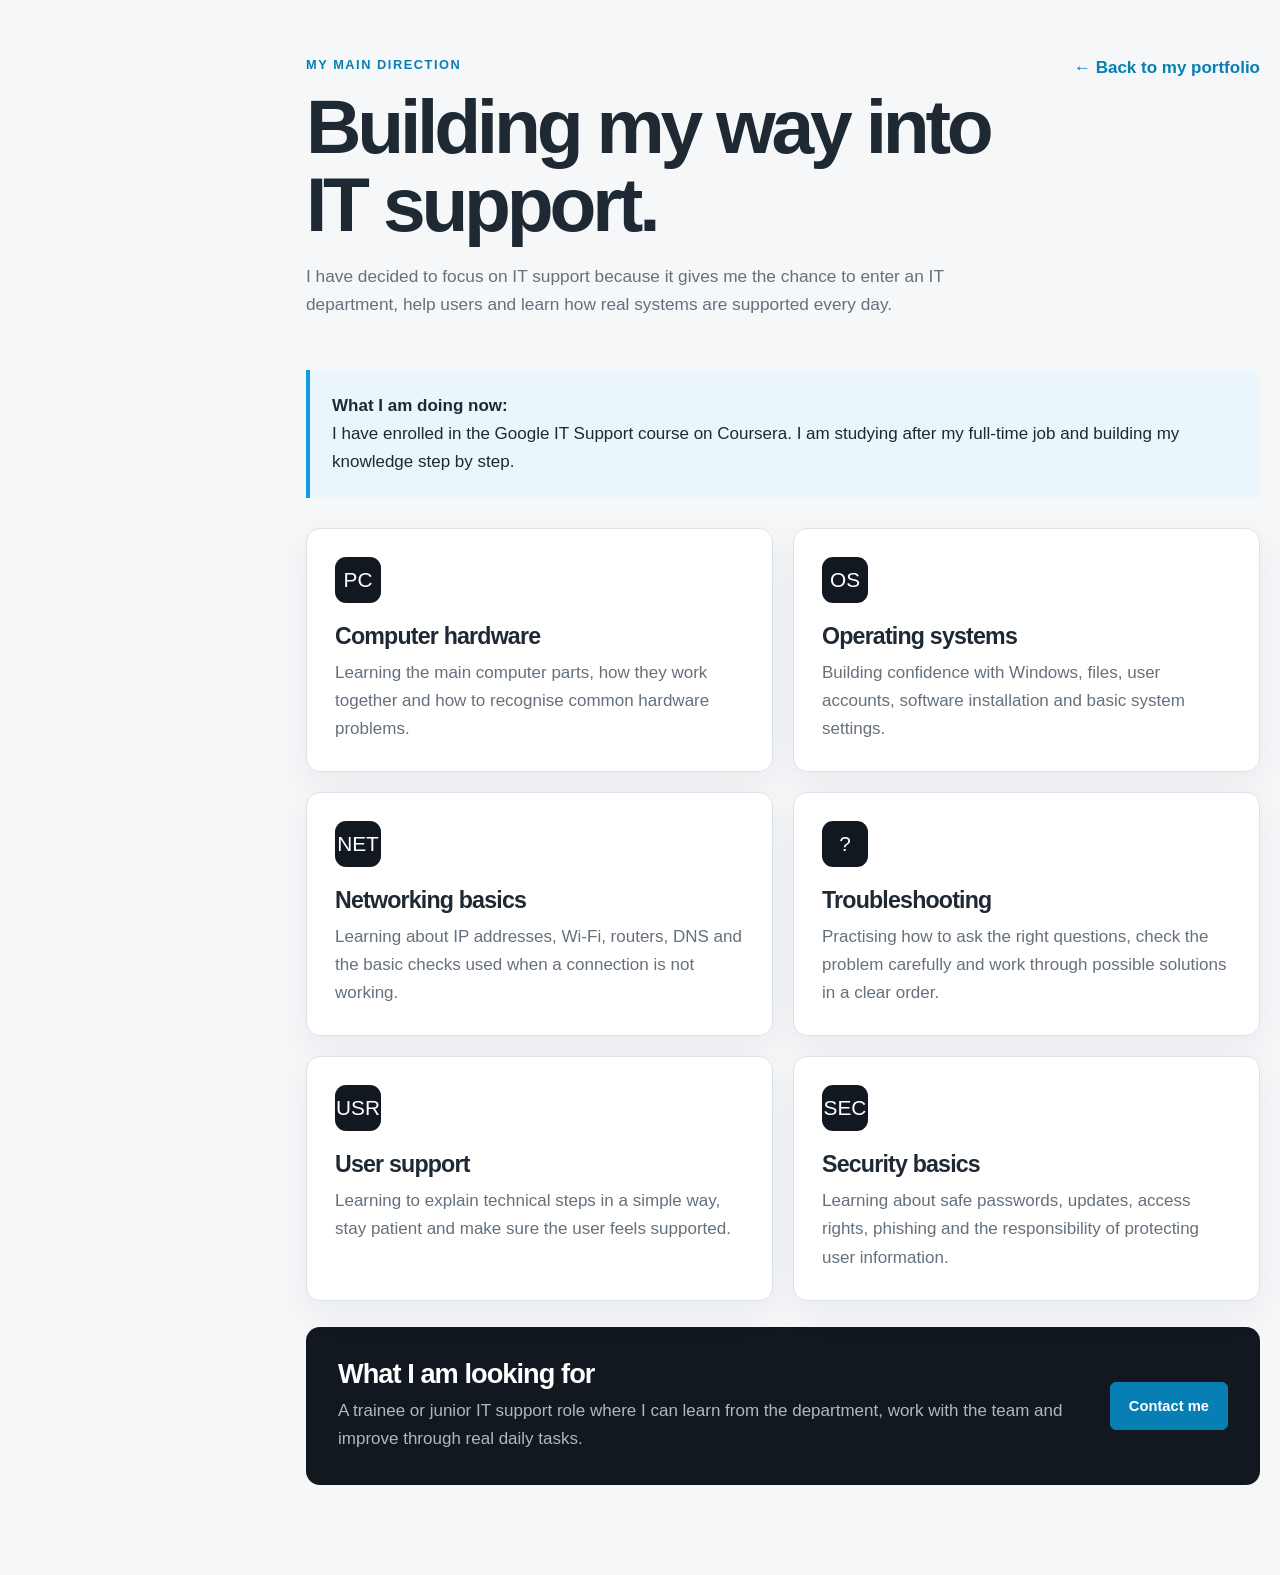
==== it-support/index.html @ 466adf3a "Add IT support learning portfolio" ====
<!doctype html>
<html lang="en">
<head>
  <meta charset="utf-8">
  <meta name="viewport" content="width=device-width, initial-scale=1">
  <title>IT Support Learning Portfolio · Abdi</title>
  <meta name="description" content="Abdi's IT support learning journey through the Google IT Support course on Coursera.">
  <link rel="stylesheet" href="../styles.css">
  <style>
    .learning-page { min-height: 100vh; padding: 54px 0 90px; }
    .learning-shell { width: min(calc(100% - 40px), 1080px); margin: 0 auto; }
    .learning-header { margin-bottom: 34px; display: flex; justify-content: space-between; gap: 28px; align-items: start; }
    .learning-header h1 { max-width: 760px; margin-bottom: 18px; font-size: clamp(2.7rem, 6vw, 5rem); }
    .learning-intro { max-width: 720px; color: var(--muted); font-size: 1.08rem; }
    .back-link { color: var(--blue-dark); font-weight: 700; text-decoration: none; white-space: nowrap; }
    .course-note { margin-bottom: 30px; padding: 22px; border-left: 4px solid var(--blue); border-radius: 0 12px 12px 0; background: #eaf6fc; }
    .course-note p { margin-bottom: 0; }
    .learning-grid { display: grid; grid-template-columns: repeat(2, minmax(0,1fr)); gap: 20px; }
    .learning-card { padding: 28px; border: 1px solid var(--line); border-radius: 14px; background: #fff; box-shadow: 0 12px 34px rgba(30,41,51,.06); }
    .learning-icon { width: 46px; height: 46px; margin-bottom: 20px; display: grid; place-items: center; border-radius: 11px; color: #fff; background: var(--dark); font-size: 1.3rem; }
    .learning-card h2 { margin-bottom: 10px; font-size: 1.45rem; }
    .learning-card p { margin-bottom: 0; color: var(--muted); }
    .goal-panel { margin-top: 26px; padding: 32px; display: grid; grid-template-columns: 1fr auto; gap: 28px; align-items: center; border-radius: 14px; color: #fff; background: var(--dark); }
    .goal-panel h2 { margin-bottom: 8px; font-size: 1.7rem; }
    .goal-panel p { margin-bottom: 0; color: #aeb8c1; }
    @media (max-width: 720px) {
      .learning-header, .goal-panel { grid-template-columns: 1fr; flex-direction: column; }
      .learning-grid { grid-template-columns: 1fr; }
    }
  </style>
</head>
<body>
  <main class="learning-page">
    <div class="learning-shell">
      <header class="learning-header">
        <div>
          <p class="kicker">My main direction</p>
          <h1>Building my way into IT support.</h1>
          <p class="learning-intro">I have decided to focus on IT support because it gives me the chance to enter an IT department, help users and learn how real systems are supported every day.</p>
        </div>
        <a class="back-link" href="../index.html#projects">← Back to my portfolio</a>
      </header>

      <section class="course-note">
        <strong>What I am doing now:</strong>
        <p>I have enrolled in the Google IT Support course on Coursera. I am studying after my full-time job and building my knowledge step by step.</p>
      </section>

      <section class="learning-grid" aria-label="IT support learning areas">
        <article class="learning-card">
          <div class="learning-icon" aria-hidden="true">PC</div>
          <h2>Computer hardware</h2>
          <p>Learning the main computer parts, how they work together and how to recognise common hardware problems.</p>
        </article>
        <article class="learning-card">
          <div class="learning-icon" aria-hidden="true">OS</div>
          <h2>Operating systems</h2>
          <p>Building confidence with Windows, files, user accounts, software installation and basic system settings.</p>
        </article>
        <article class="learning-card">
          <div class="learning-icon" aria-hidden="true">NET</div>
          <h2>Networking basics</h2>
          <p>Learning about IP addresses, Wi-Fi, routers, DNS and the basic checks used when a connection is not working.</p>
        </article>
        <article class="learning-card">
          <div class="learning-icon" aria-hidden="true">?</div>
          <h2>Troubleshooting</h2>
          <p>Practising how to ask the right questions, check the problem carefully and work through possible solutions in a clear order.</p>
        </article>
        <article class="learning-card">
          <div class="learning-icon" aria-hidden="true">USR</div>
          <h2>User support</h2>
          <p>Learning to explain technical steps in a simple way, stay patient and make sure the user feels supported.</p>
        </article>
        <article class="learning-card">
          <div class="learning-icon" aria-hidden="true">SEC</div>
          <h2>Security basics</h2>
          <p>Learning about safe passwords, updates, access rights, phishing and the responsibility of protecting user information.</p>
        </article>
      </section>

      <section class="goal-panel">
        <div>
          <h2>What I am looking for</h2>
          <p>A trainee or junior IT support role where I can learn from the department, work with the team and improve through real daily tasks.</p>
        </div>
        <a class="button primary" href="../index.html#contact">Contact me</a>
      </section>
    </div>
  </main>
</body>
</html>
---- styles.css ----
:root {
  --dark: #111820;
  --dark-soft: #1b2631;
  --paper: #ffffff;
  --background: #f5f7f9;
  --ink: #1e2933;
  --muted: #64717d;
  --blue: #149ddd;
  --blue-dark: #087fb4;
  --line: #dce3e8;
  --sidebar: 286px;
}

* { box-sizing: border-box; }
html { scroll-behavior: smooth; }

body {
  margin: 0;
  color: var(--ink);
  background: var(--background);
  font-family: Arial, Helvetica, sans-serif;
  font-size: 17px;
  line-height: 1.65;
}

a { color: inherit; }

.sidebar {
  position: fixed;
  inset: 0 auto 0 0;
  z-index: 10;
  width: var(--sidebar);
  padding: 42px 32px 30px;
  display: flex;
  flex-direction: column;
  align-items: center;
  color: #fff;
  background: var(--dark);
}

.profile-photo {
  width: 116px;
  height: 116px;
  border: 7px solid #2b3742;
  border-radius: 50%;
  object-fit: cover;
}

.logo {
  margin-top: 18px;
  font-size: 1.7rem;
  font-weight: 800;
  text-decoration: none;
}

.sidebar-role {
  margin: 2px 0 38px;
  color: #aeb8c1;
  font-size: 0.85rem;
}

nav {
  width: 100%;
  display: grid;
  gap: 6px;
}

nav a {
  padding: 10px 13px;
  border-radius: 7px;
  color: #aeb8c1;
  font-size: 0.95rem;
  text-decoration: none;
}

nav a:hover,
nav a:focus-visible {
  color: #fff;
  background: var(--dark-soft);
}

.linkedin {
  margin-top: auto;
  color: #aeb8c1;
  font-size: 0.85rem;
  text-decoration: none;
}

main { margin-left: var(--sidebar); }

.hero,
.section,
footer {
  width: min(calc(100% - 80px), 1040px);
  margin: 0 auto;
}

.hero {
  min-height: 100vh;
  padding: 100px 0;
  display: grid;
  grid-template-columns: minmax(0, 1.45fr) minmax(260px, 0.75fr);
  gap: 66px;
  align-items: center;
}

.kicker {
  margin: 0 0 12px;
  color: var(--blue-dark);
  font-size: 0.8rem;
  font-weight: 800;
  letter-spacing: 0.12em;
  text-transform: uppercase;
}

h1, h2, h3, p { margin-top: 0; }

h1 {
  max-width: 720px;
  margin-bottom: 25px;
  font-size: clamp(2.8rem, 6vw, 5.4rem);
  line-height: 1.02;
  letter-spacing: -0.055em;
}

h2 {
  margin-bottom: 18px;
  font-size: clamp(2rem, 4vw, 3rem);
  line-height: 1.12;
  letter-spacing: -0.035em;
}

h3 {
  margin-bottom: 14px;
  font-size: 1.75rem;
  line-height: 1.18;
  letter-spacing: -0.02em;
}

.hero-text {
  max-width: 660px;
  margin-bottom: 30px;
  color: var(--muted);
  font-size: 1.13rem;
}

.buttons { display: flex; flex-wrap: wrap; gap: 12px; }

.button {
  display: inline-block;
  padding: 11px 18px;
  border: 1px solid var(--blue-dark);
  border-radius: 6px;
  font-size: 0.92rem;
  font-weight: 700;
  text-decoration: none;
}

.button.primary { color: #fff; background: var(--blue-dark); }
.button.quiet { color: var(--blue-dark); background: transparent; }

.hero-card {
  padding: 28px;
  border-radius: 14px;
  color: #fff;
  background: var(--dark);
  box-shadow: 0 26px 70px rgba(17, 24, 32, 0.18);
}

.hero-card .small-label {
  color: var(--blue);
  font-size: 0.72rem;
  font-weight: 800;
  letter-spacing: 0.09em;
  text-transform: uppercase;
}

.hero-card strong,
.hero-card span { display: block; }
.hero-card strong { margin-bottom: 2px; font-size: 0.95rem; }
.hero-card span { color: #aeb8c1; font-size: 0.84rem; }
.hero-card hr { margin: 18px 0; border: 0; border-top: 1px solid #34414d; }

.section {
  padding: 92px 0;
  border-top: 1px solid var(--line);
}

.section-title { max-width: 680px; margin-bottom: 46px; }
.section-title > p:last-child { color: var(--muted); }

.about-copy {
  display: grid;
  grid-template-columns: repeat(2, minmax(0, 1fr));
  gap: 44px;
  color: var(--muted);
}

.strengths { margin-top: 28px; display: flex; flex-wrap: wrap; gap: 9px; }
.strengths span {
  padding: 6px 11px;
  border: 1px solid var(--line);
  border-radius: 999px;
  background: #fff;
  font-size: 0.83rem;
}

.personal-note {
  margin-top: 38px;
  padding: 30px;
  display: grid;
  grid-template-columns: minmax(210px, 0.8fr) minmax(0, 1.2fr);
  gap: 38px;
  border: 1px solid var(--line);
  border-radius: 14px;
  background: #fff;
}
.personal-note h3 { margin-bottom: 0; }
.personal-note > div:last-child > p { color: var(--muted); }

.project-card {
  margin-bottom: 30px;
  display: grid;
  grid-template-columns: minmax(280px, 0.95fr) minmax(0, 1.05fr);
  min-height: 350px;
  overflow: hidden;
  border: 1px solid var(--line);
  border-radius: 15px;
  background: #fff;
  box-shadow: 0 12px 35px rgba(30, 41, 51, 0.06);
}

.project-card.reverse .project-visual { order: 2; }
.project-card.reverse .project-copy { order: 1; }

.project-visual {
  width: 100%;
  height: 100%;
  min-height: 350px;
  object-fit: cover;
}

.project-copy {
  padding: 48px;
  display: flex;
  flex-direction: column;
  justify-content: center;
}

.project-number {
  margin-bottom: 14px;
  color: var(--blue-dark);
  font-size: 0.75rem;
  font-weight: 800;
  letter-spacing: 0.06em;
  text-transform: uppercase;
}

.project-copy > p:not(.project-number) { color: var(--muted); }
.project-links { display: flex; flex-wrap: wrap; gap: 8px 22px; }
.project-copy a {
  margin-top: 9px;
  color: var(--blue-dark);
  font-size: 0.9rem;
  font-weight: 700;
  text-decoration: none;
}

.checklist {
  padding: 46px;
  display: flex;
  flex-direction: column;
  justify-content: center;
  color: #dbe5ed;
  background: var(--dark);
}

.check-top { margin-bottom: 27px; display: flex; gap: 7px; }
.check-top span { width: 9px; height: 9px; border-radius: 50%; background: #45535f; }
.checklist p {
  margin-bottom: 10px;
  padding: 10px 0;
  border-bottom: 1px solid #34414d;
  font-size: 0.95rem;
}
.checklist b { margin-right: 9px; color: var(--blue); }

.contact { max-width: 760px; text-align: center; }
.contact > p:not(.kicker) { margin-bottom: 28px; color: var(--muted); }

footer {
  padding: 32px 0 46px;
  border-top: 1px solid var(--line);
  color: var(--muted);
  font-size: 0.82rem;
  text-align: center;
}
footer p { margin-bottom: 2px; }

@media (max-width: 900px) {
  .sidebar {
    position: static;
    width: 100%;
    padding: 22px;
    flex-direction: row;
    justify-content: space-between;
    gap: 16px;
  }
  .profile-photo { width: 52px; height: 52px; border-width: 3px; }
  .logo { margin: 0 auto 0 0; font-size: 1.3rem; }
  .sidebar-role, .linkedin { display: none; }
  nav { width: auto; display: flex; }
  nav a { padding: 7px; font-size: 0.8rem; }
  main { margin-left: 0; }
}

@media (max-width: 680px) {
  .personal-note { grid-template-columns: 1fr; gap: 18px; padding: 24px; }
}

@media (max-width: 700px) {
  body { font-size: 16px; }
  .hero, .section, footer { width: min(calc(100% - 36px), 1040px); }
  .hero { min-height: auto; padding: 70px 0; grid-template-columns: 1fr; gap: 35px; }
  .section { padding: 68px 0; }
  .about-copy, .project-card { grid-template-columns: 1fr; gap: 0; }
  .about-copy { gap: 8px; }
  .project-card.reverse .project-visual, .project-card.reverse .project-copy { order: initial; }
  .project-visual { min-height: 230px; max-height: 280px; }
  .project-copy { padding: 30px; }
  .checklist { min-height: 270px; padding: 30px; }
  .sidebar nav a:nth-child(2), .sidebar nav a:nth-child(4) { display: none; }
}

@media (prefers-reduced-motion: reduce) {
  html { scroll-behavior: auto; }
}
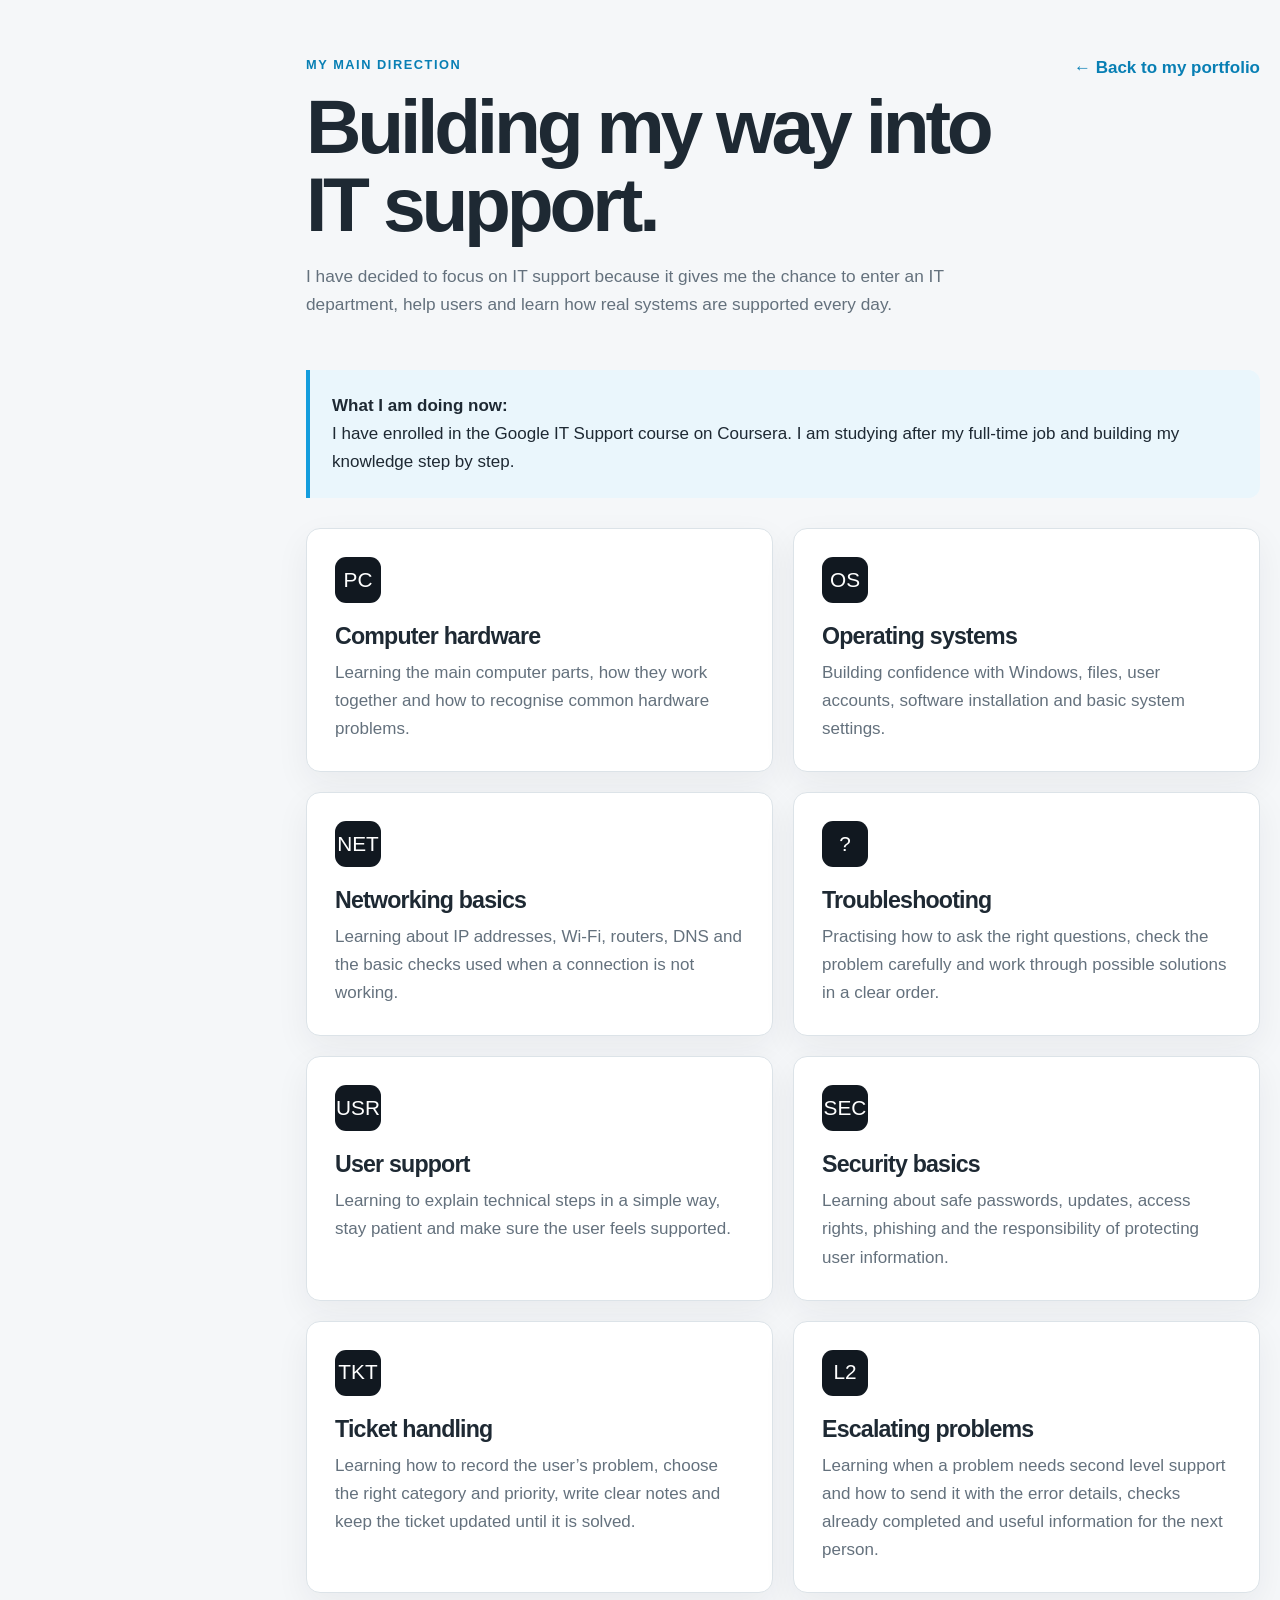
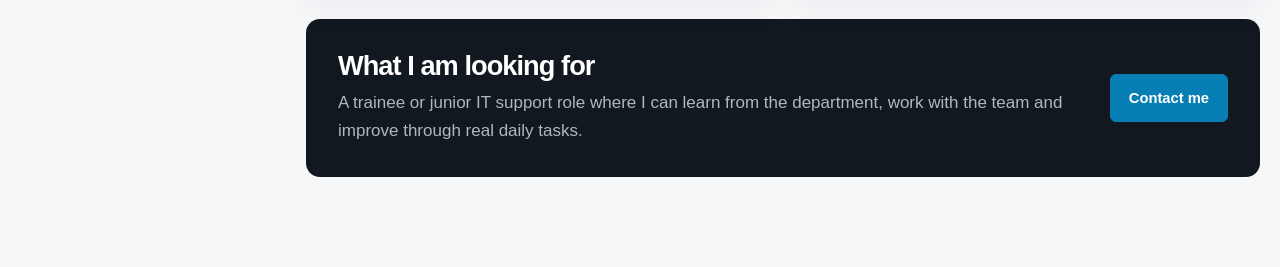
==== commit b534b3a3: "Add ticket handling and escalation learning areas" ====
--- a/it-support/index.html
+++ b/it-support/index.html
@@ -77,6 +77,16 @@
           <h2>Security basics</h2>
           <p>Learning about safe passwords, updates, access rights, phishing and the responsibility of protecting user information.</p>
         </article>
+        <article class="learning-card">
+          <div class="learning-icon" aria-hidden="true">TKT</div>
+          <h2>Ticket handling</h2>
+          <p>Learning how to record the user’s problem, choose the right category and priority, write clear notes and keep the ticket updated until it is solved.</p>
+        </article>
+        <article class="learning-card">
+          <div class="learning-icon" aria-hidden="true">L2</div>
+          <h2>Escalating problems</h2>
+          <p>Learning when a problem needs second level support and how to send it with the error details, checks already completed and useful information for the next person.</p>
+        </article>
       </section>
 
       <section class="goal-panel">
